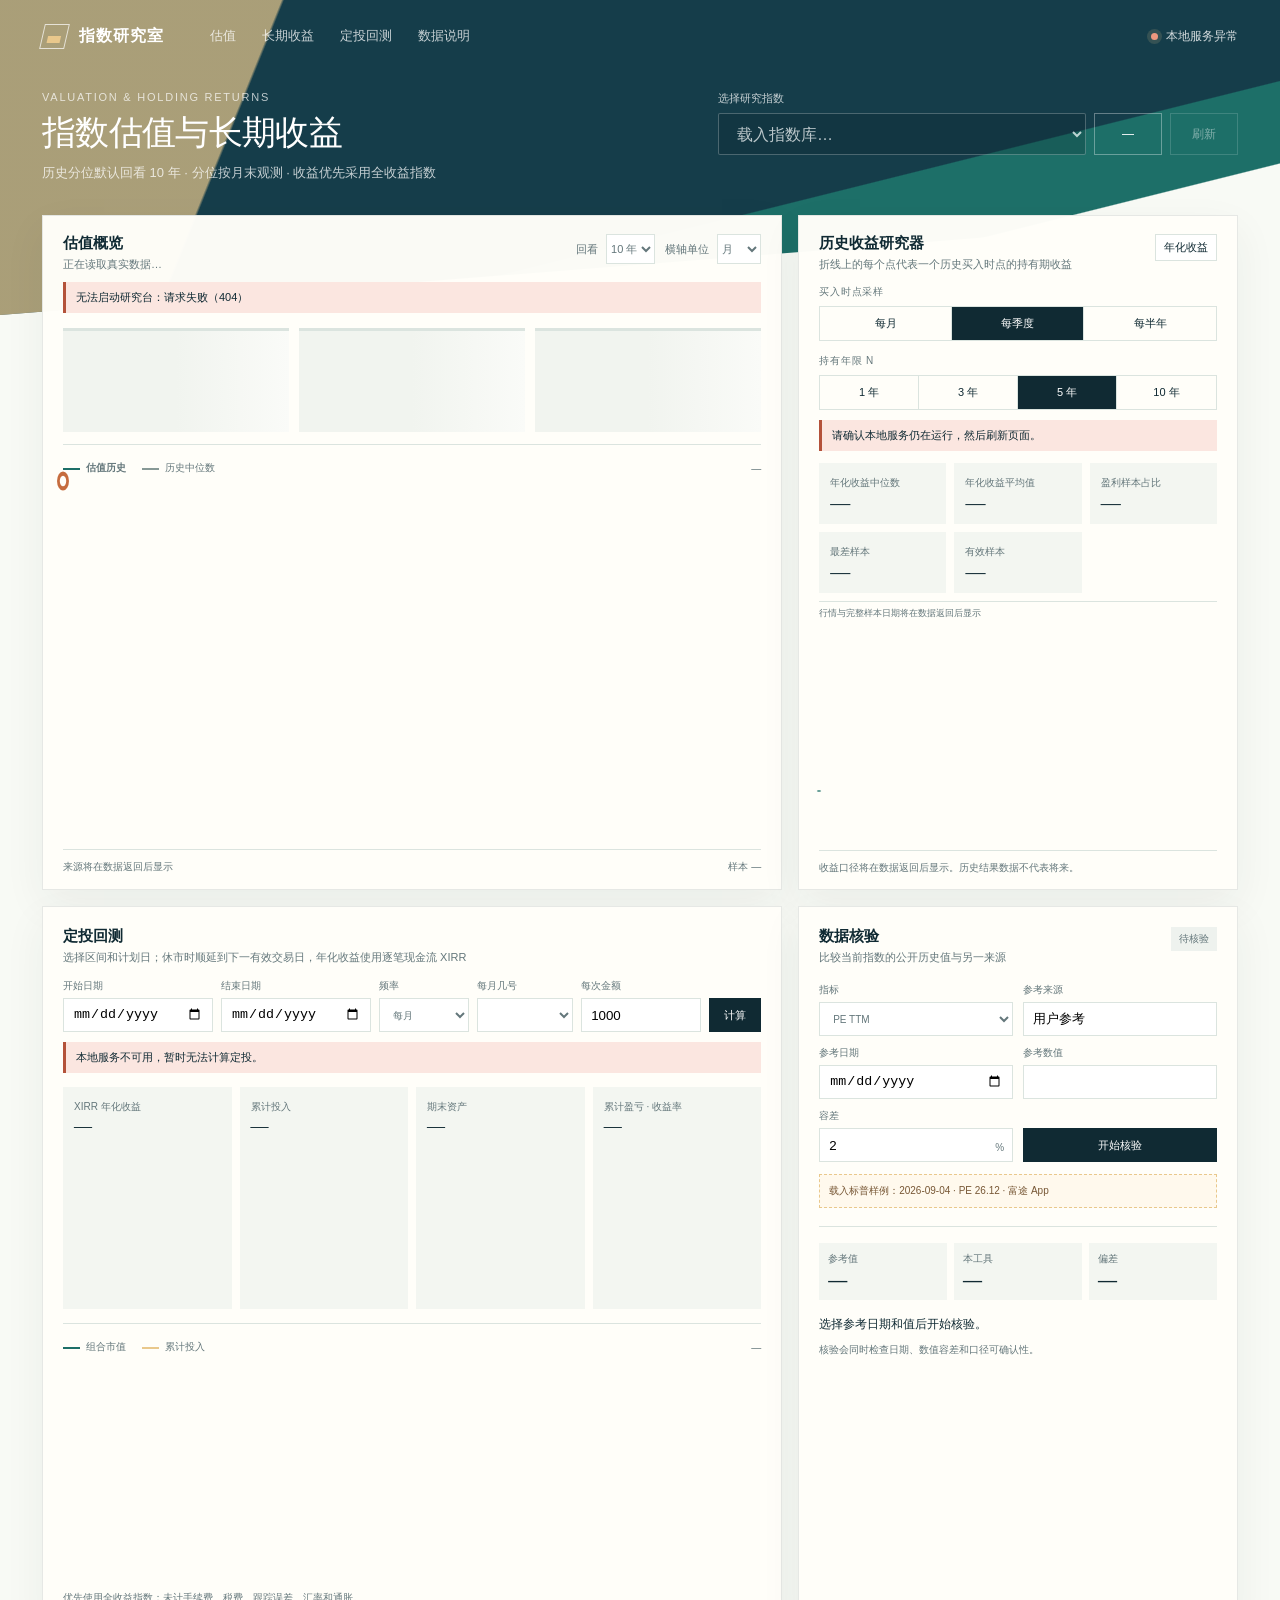
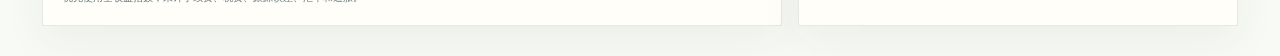
==== static/index.html @ b412cfb9 "feat: initialize index research dashboard" ====
<!doctype html>
<html lang="zh-CN">
<head>
  <meta charset="utf-8">
  <meta name="viewport" content="width=device-width, initial-scale=1">
  <meta name="description" content="本地运行的 A 股与美股指数估值及长期收益研究工具">
  <title>指数研究室 · 指数估值与长期收益</title>
  <link rel="stylesheet" href="/static/styles.css">
  <link rel="stylesheet" href="/static/interaction.css?v=20260908-2">
</head>
<body>
  <div class="shell">
    <header class="topbar">
      <a class="brand" href="/" aria-label="指数研究室首页"><span class="mark" aria-hidden="true"></span><span>指数研究室</span></a>
      <nav aria-label="页面区域"><a href="#valuation">估值</a><a href="#returns">长期收益</a><a href="#dca">定投回测</a><button id="methodButton" class="nav-button">数据说明</button></nav>
      <div class="local"><i class="dot" id="healthDot"></i><span id="healthText">连接本地服务…</span></div>
    </header>

    <main>
      <section class="hero" aria-labelledby="pageTitle">
        <div>
          <div class="eyebrow">Valuation &amp; holding returns</div>
          <h1 id="pageTitle">指数估值与长期收益</h1>
          <div class="subline" id="scopeLine">历史分位默认回看 10 年 · 分位按月末观测 · 收益优先采用全收益指数</div>
        </div>
        <div class="selector-wrap">
          <label class="selector" for="indexSelect"><span>选择研究指数</span><select id="indexSelect" disabled><option>载入指数库…</option></select></label>
          <div class="market-badge" id="marketBadge">—</div>
          <button class="refresh" id="refreshButton" title="重新从远端数据源刷新" disabled>刷新</button>
        </div>
      </section>

      <section class="dashboard">
        <article class="panel valuation" id="valuation" aria-busy="true">
          <div class="panel-head">
            <div><h2 id="valuationTitle">估值概览</h2><p class="caption" id="asOf">正在读取真实数据…</p></div>
            <div class="chart-controls">
              <label class="compact-select">回看
                <select id="lookbackSelect">
                  <option value="3">3 年</option><option value="5">5 年</option><option value="10" selected>10 年</option><option value="15">15 年</option><option value="20">20 年</option>
                </select>
              </label>
              <label class="compact-select">横轴单位
                <select id="historyFrequencySelect">
                  <option value="daily">日</option><option value="monthly" selected>月</option><option value="quarterly">季度</option><option value="yearly">年</option>
                </select>
              </label>
            </div>
          </div>
          <div class="notice hidden" id="valuationNotice" role="status"></div>
          <div class="metrics" id="metrics" aria-label="估值指标">
            <div class="metric skeleton"></div><div class="metric skeleton"></div><div class="metric skeleton"></div>
          </div>
          <div class="chart-wrap">
            <div class="chart-legend"><span><i class="legend-line"></i><b id="chartMetric">估值历史</b></span><span><i class="legend-line median"></i>历史中位数</span><span class="range" id="chartRange">—</span></div>
            <svg id="historySvg" viewBox="0 0 760 250" preserveAspectRatio="none" role="img" aria-labelledby="historyTitle historyDesc">
              <title id="historyTitle">估值历史图</title><desc id="historyDesc">选择一个可用指标后显示历史变化</desc>
              <defs><linearGradient id="areaFill" x1="0" y1="0" x2="0" y2="1"><stop offset="0" stop-color="#5aa398" stop-opacity=".3"/><stop offset="1" stop-color="#5aa398" stop-opacity="0"/></linearGradient></defs>
              <g id="historyGrid"></g><line id="medianLine" class="median-line"></line><path id="historyArea"></path><polyline id="historyLine"></polyline><line id="historyHoverLine" class="history-hover-line hidden"></line><line id="historyHoverHorizontal" class="history-hover-line hidden"></line><circle id="historyHoverDot" class="history-hover-dot hidden" r="5"></circle><circle id="currentDot" class="current-dot" r="5"></circle><g id="historyAxes"></g>
            </svg>
            <div class="chart-tooltip hidden" id="historyTooltip" aria-hidden="true"></div>
            <div class="chart-empty hidden" id="historyEmpty">该指标暂无足够历史序列</div>
          </div>
          <div class="source-row"><span id="sourceText">来源将在数据返回后显示</span><span id="sampleText">样本 —</span></div>
        </article>

        <aside class="panel return-lab" id="returns" aria-busy="true">
          <div class="panel-head"><div><h2>历史收益研究器</h2><p class="caption">折线上的每个点代表一个历史买入时点的持有期收益</p></div><button class="measure-toggle" id="measureButton" data-measure="annualized">年化收益</button></div>
          <div class="control-block"><div class="control-label">买入时点采样</div><div class="segmented" id="frequency"><button data-value="monthly">每月</button><button class="active" data-value="quarterly">每季度</button><button data-value="semiannual">每半年</button></div></div>
          <div class="control-block"><div class="control-label">持有年限 N</div><div class="segmented" id="years"><button data-value="1">1 年</button><button data-value="3">3 年</button><button class="active" data-value="5">5 年</button><button data-value="10">10 年</button></div></div>
          <div class="notice hidden" id="returnNotice" role="status"></div>
          <div class="stats"><div class="stat"><small id="medianLabel">年化收益中位数</small><b id="medianReturn">—</b></div><div class="stat"><small id="averageLabel">年化收益平均值</small><b id="averageReturn">—</b></div><div class="stat"><small>盈利样本占比</small><b id="winRate">—</b></div><div class="stat"><small>最差样本</small><b id="worstReturn">—</b></div><div class="stat"><small>有效样本</small><b id="sampleCount">—</b></div></div>
          <div class="return-dates" id="returnDates">行情与完整样本日期将在数据返回后显示</div>
          <div class="return-chart"><svg id="returnSvg" viewBox="0 0 520 230" preserveAspectRatio="none" role="img" aria-labelledby="returnTitle returnDesc"><title id="returnTitle">持有期收益折线图</title><desc id="returnDesc">历史买入时间在横轴，收益率在纵轴；鼠标或触控滑动可查看买入日、结束日和收益率，只展示已经完整持有所选年限的样本</desc><g id="returnGrid"></g><line id="zeroLine" class="zero-line"></line><polyline id="returnLine"></polyline><line id="returnHoverLine" class="return-hover-line hidden"></line><line id="returnHoverHorizontal" class="return-hover-line hidden"></line><circle id="returnHoverDot" class="return-hover-dot hidden" r="5"></circle><circle id="returnCurrentDot" class="return-current-dot" r="4"></circle><g id="returnAxes"></g></svg><div class="chart-tooltip hidden" id="returnTooltip" aria-hidden="true"></div><div class="chart-empty hidden" id="returnEmpty">没有完整的持有期样本</div></div>
          <div class="lab-note" id="returnMethod">收益口径将在数据返回后显示。历史结果数据不代表将来。</div>
        </aside>
      </section>

      <section class="research-tools" aria-label="定投回测与数据核验">
        <article class="panel dca-lab" id="dca" aria-busy="true">
          <div class="panel-head">
            <div><h2>定投回测</h2><p class="caption">选择区间和计划日；休市时顺延到下一有效交易日，年化收益使用逐笔现金流 XIRR</p></div>
          </div>
          <div class="dca-controls">
            <label>开始日期<input id="dcaStartDate" type="date"></label>
            <label>结束日期<input id="dcaEndDate" type="date"></label>
            <label>频率<select id="dcaCadence"><option value="monthly" selected>每月</option><option value="weekly">每周</option></select></label>
            <label><span id="dcaScheduleLabel">每月几号</span><select id="dcaScheduleValue"></select></label>
            <label>每次金额<input id="contributionAmountInput" type="number" min="1" max="10000000" step="100" value="1000" inputmode="decimal"></label>
            <button id="dcaRunButton" class="primary-button">计算</button>
          </div>
          <div class="notice hidden" id="dcaNotice" role="status"></div>
          <div class="dca-stats">
            <div class="stat"><small>XIRR 年化收益</small><b id="dcaAnnualized">—</b></div>
            <div class="stat"><small>累计投入</small><b id="dcaInvested">—</b></div>
            <div class="stat"><small>期末资产</small><b id="dcaEnding">—</b></div>
            <div class="stat"><small>累计盈亏 · 收益率</small><b id="dcaProfit">—</b></div>
          </div>
          <div class="dca-chart">
            <div class="chart-legend"><span><i class="legend-line dca-value"></i>组合市值</span><span><i class="legend-line dca-invested"></i>累计投入</span><span class="range" id="dcaRange">—</span></div>
            <svg id="dcaSvg" viewBox="0 0 760 240" preserveAspectRatio="none" role="img" aria-labelledby="dcaTitle dcaDesc"><title id="dcaTitle">定投资产曲线</title><desc id="dcaDesc">横轴为投入日期，纵轴为累计投入和组合市值</desc><g id="dcaGrid"></g><polyline id="dcaInvestedLine"></polyline><polyline id="dcaValueLine"></polyline><g id="dcaAxes"></g></svg>
            <div class="chart-empty hidden" id="dcaEmpty">没有足够历史数据完成这段回测</div>
          </div>
          <div class="lab-note" id="dcaMethod">优先使用全收益指数；未计手续费、税费、跟踪误差、汇率和通胀。</div>
        </article>

        <aside class="panel validation-lab" id="validation">
          <div class="panel-head"><div><h2>数据核验</h2><p class="caption" id="validationIndex">比较当前指数的公开历史值与另一来源</p></div><span class="validation-badge idle" id="validationBadge">待核验</span></div>
          <div class="validation-form">
            <label>指标<select id="validationMetric"><option value="pe">PE TTM</option><option value="pb">PB</option><option value="dividend_yield">股息率</option></select></label>
            <label>参考来源<input id="validationSource" value="用户参考" autocomplete="off"></label>
            <label>参考日期<input id="validationDate" type="date"></label>
            <label>参考数值<input id="validationValue" type="number" min="0" step="0.01" inputmode="decimal"></label>
            <label>容差<input id="validationTolerance" type="number" min="0.01" max="100" step="0.1" value="2"><span class="input-suffix">%</span></label>
            <button id="validationButton" class="primary-button">开始核验</button>
          </div>
          <button id="futuSampleButton" class="sample-button">载入标普样例：2026-09-04 · PE 26.12 · 富途 App</button>
          <div class="validation-result" id="validationResult" aria-live="polite">
            <div class="validation-values"><span>参考值 <b id="validationReference">—</b></span><span>本工具 <b id="validationObserved">—</b></span><span>偏差 <b id="validationDifference">—</b></span></div>
            <p id="validationConclusion">选择参考日期和值后开始核验。</p>
            <small id="validationMethod">核验会同时检查日期、数值容差和口径可确认性。</small>
          </div>
        </aside>
      </section>
    </main>
  </div>

  <dialog id="methodDialog">
    <form method="dialog"><button class="dialog-close" aria-label="关闭">×</button><h2>数据与计算口径</h2>
      <h3>估值分位</h3><p>默认取回看区间内每个月最后一个有效观测。分位为不高于当前值的样本占比；PE/PB 分位越高通常代表越贵，股息率方向相反。少于 36 个样本时不输出分位。</p>
      <h3>持有期收益</h3><p>买入点取月、季度或半年的最后一个有效交易日，结束点取目标周年日当天或之前最近的有效观测。年化按真实经过天数计算。</p>
      <h3>定投回测</h3><p>可选开始/结束日期，并按每月指定日期或每周指定星期投入固定金额。计划日休市时顺延到下一有效交易日；短月日期先落到月末。允许购买小数单位，XIRR 使用实际成交日现金流及期末资产价值。结果未计手续费、税费、跟踪误差、汇率和通胀。</p>
      <h3>数据核验</h3><p>先匹配最近日期，再计算相对偏差；落在容差内只代表数值一致。TTM/静态口径、亏损成分处理及指数加权方式若无来源说明，仍标记为“口径未确认”。</p>
      <h3>来源状态</h3><p><b>官方</b>表示指数编制方公开数据，<b>公共聚合</b>表示第三方整理。刷新失败时可以使用旧缓存，但页面会标为过期；疑似截断的新数据不会覆盖完整缓存。</p>
    </form>
  </dialog>
  <script src="/static/app.js?v=20260908-2" defer></script>
</body>
</html>
---- static/styles.css ----
:root{--ink:#102a33;--muted:#64777b;--line:#dbe4df;--paper:#f8faf5;--white:#fffef9;--teal:#1d6f68;--teal-soft:#dceee8;--sand:#e9c88c;--orange:#c66c3e;--navy:#153d4a;--positive:#1d735f;--negative:#b4523a;--warning:#fff2da}*{box-sizing:border-box}html{scroll-behavior:smooth}body{margin:0;min-height:100vh;color:var(--ink);background:var(--paper);font-family:"Avenir Next","PingFang SC","Microsoft YaHei",sans-serif;font-variant-numeric:tabular-nums}button,select{font:inherit;color:inherit}button{cursor:pointer}.shell{min-height:100vh;display:grid;grid-template-rows:72px 1fr;position:relative}.shell:before{content:"";position:absolute;inset:0 0 auto;height:315px;z-index:-1;background:linear-gradient(112deg,rgba(233,200,140,.7) 0 20%,transparent 20.2%),linear-gradient(166deg,var(--navy) 0 63%,var(--teal) 63.2% 76%,transparent 76.2%);clip-path:polygon(0 0,100% 0,100% 68%,0 100%)}.topbar{display:flex;align-items:center;padding:0 42px;color:#fff}.brand{display:flex;align-items:center;gap:12px;color:inherit;text-decoration:none;font-weight:700;letter-spacing:.06em}.mark{width:25px;height:25px;border:1px solid rgba(255,255,255,.7);position:relative;transform:skewX(-13deg)}.mark:after{content:"";position:absolute;left:5px;right:5px;bottom:5px;height:7px;background:var(--sand)}nav{margin-left:46px;display:flex;gap:26px;align-items:center;font-size:13px}nav a,.nav-button{color:rgba(255,255,255,.76);text-decoration:none;background:none;border:0;padding:0}.local{margin-left:auto;display:flex;align-items:center;gap:8px;font-size:12px;color:rgba(255,255,255,.82)}.dot{width:7px;height:7px;border-radius:50%;background:#e9c88c;box-shadow:0 0 0 4px rgba(233,200,140,.15)}.dot.ok{background:#9bd7bd}.dot.error{background:#ef987f}main{padding:19px 42px 30px;min-height:0;display:grid;grid-template-rows:108px minmax(600px,calc(100vh - 225px));gap:16px}.hero{color:#fff;display:flex;align-items:flex-start;justify-content:space-between}.eyebrow{font-size:11px;letter-spacing:.16em;text-transform:uppercase;opacity:.72;margin-bottom:7px}h1{font-family:"Iowan Old Style","Songti SC",serif;margin:0;font-size:34px;font-weight:500;letter-spacing:-.02em}.subline{margin-top:8px;font-size:13px;color:rgba(255,255,255,.75)}.selector-wrap{width:min(520px,45vw);display:flex;gap:8px;align-items:flex-end}.selector{flex:1}.selector span{display:block;font-size:11px;margin-bottom:7px;color:rgba(255,255,255,.75)}.selector select{width:100%;height:42px;padding:0 14px;color:#fff;border:1px solid rgba(255,255,255,.34);background:rgba(10,35,43,.32);border-radius:2px;outline:none}.selector option{color:var(--ink);background:#fff}.market-badge,.refresh{height:42px;display:grid;place-items:center;min-width:68px;border:1px solid rgba(255,255,255,.34);background:transparent;color:#fff;font-size:12px}.refresh:disabled{opacity:.45;cursor:not-allowed}.dashboard{min-height:0;display:grid;grid-template-columns:minmax(0,1.38fr) minmax(390px,.82fr);gap:16px}.panel{background:rgba(255,254,249,.98);border:1px solid rgba(16,42,51,.1);box-shadow:0 15px 40px rgba(27,54,56,.06)}.valuation{padding:18px 20px 15px;display:grid;grid-template-rows:auto auto auto minmax(250px,1fr) auto;min-height:0}.panel-head{display:flex;align-items:flex-start;justify-content:space-between;gap:18px}.panel h2,dialog h2{font-size:15px;margin:0;font-weight:700}.caption{margin:4px 0 0;color:var(--muted);font-size:11px}.compact-select{font-size:11px;color:var(--muted)}.compact-select select{margin-left:5px;border:1px solid var(--line);background:#fff;height:30px}.metrics{display:grid;grid-template-columns:repeat(3,1fr);gap:10px;margin:15px 0 12px}.metric{border:0;border-top:3px solid var(--line);padding:11px 12px 10px;background:#fbfcf8;text-align:left;min-height:104px}.metric.available:hover,.metric.active{border-top-color:var(--teal);background:var(--teal-soft)}.metric.unavailable{cursor:not-allowed;opacity:.68}.metric-top{display:flex;justify-content:space-between;gap:8px;color:var(--muted);font-size:11px}.metric-value{margin:8px 0 5px;font-family:"Iowan Old Style",serif;font-size:25px;white-space:nowrap}.metric-foot{display:flex;align-items:center;gap:8px;font-size:11px;color:var(--muted)}.meter{height:4px;background:#dde5e0;flex:1;position:relative}.meter i{display:block;height:100%;background:var(--teal)}.skeleton{background:linear-gradient(90deg,#f1f4ef 25%,#fafbf8 50%,#f1f4ef 75%);background-size:200% 100%;animation:pulse 1.4s infinite}@keyframes pulse{to{background-position:-200% 0}}.notice{padding:8px 10px;margin-top:10px;background:var(--warning);border-left:3px solid var(--sand);font-size:11px;line-height:1.4}.notice.error{background:#fbe6e0;border-color:var(--negative)}.hidden{display:none!important}.chart-wrap{min-height:0;border-top:1px solid var(--line);padding-top:10px;display:grid;grid-template-rows:26px 1fr;position:relative}.chart-legend{display:flex;align-items:center;gap:16px;font-size:10px;color:var(--muted)}.chart-legend .range{margin-left:auto}.legend-line{width:17px;height:2px;display:inline-block;margin-right:6px;vertical-align:middle;background:var(--teal)}.legend-line.median{background:#879996;border-top:1px dashed #879996}svg{width:100%;height:100%;overflow:visible}.gridline{stroke:#e7ece8;stroke-width:1}.axis-label{fill:#84928f;font-size:9px;font-family:inherit}.median-line{stroke:#829390;stroke-width:1;stroke-dasharray:4 5}#historyArea{fill:url(#areaFill)}#historyLine{fill:none;stroke:var(--teal);stroke-width:2.3;stroke-linecap:round;stroke-linejoin:round}.current-dot{fill:var(--white);stroke:var(--orange);stroke-width:3}.chart-empty{position:absolute;inset:45px 0 0;display:grid;place-items:center;color:var(--muted);font-size:12px;background:rgba(255,254,249,.88)}.source-row{display:flex;justify-content:space-between;gap:10px;color:var(--muted);font-size:10px;border-top:1px solid var(--line);padding-top:10px}.return-lab{padding:18px 20px 14px;min-height:0;display:grid;grid-template-rows:auto auto auto auto auto minmax(190px,1fr) auto}.measure-toggle{border:1px solid var(--line);background:#fff;padding:5px 8px;font-size:11px}.control-block{margin-top:13px}.control-label{color:var(--muted);font-size:10px;margin-bottom:7px;text-transform:uppercase;letter-spacing:.08em}.segmented{display:grid;grid-auto-flow:column;grid-auto-columns:1fr;border:1px solid var(--line)}.segmented button{height:33px;border:0;border-right:1px solid var(--line);background:transparent;font-size:11px}.segmented button:last-child{border-right:0}.segmented button.active{background:var(--ink);color:#fff}.stats{display:grid;grid-template-columns:repeat(2,1fr);gap:8px;margin:12px 0 8px}.stat{background:#f3f6f1;padding:9px 11px}.stat b{display:block;font-family:"Iowan Old Style",serif;font-size:20px;font-weight:500;margin-top:2px}.stat small{color:var(--muted);font-size:10px}.return-chart{min-height:0;position:relative;border-bottom:1px solid var(--line)}.return-bar{fill:var(--teal);opacity:.82}.return-bar.negative{fill:var(--negative)}.return-bar:hover{opacity:1}.zero-line{stroke:#7d8d89;stroke-width:1}.lab-note{font-size:10px;line-height:1.5;color:var(--muted);padding-top:9px}dialog{width:min(580px,calc(100vw - 32px));border:0;padding:0;background:var(--white);color:var(--ink);box-shadow:0 25px 80px rgba(11,33,39,.28)}dialog::backdrop{background:rgba(13,35,42,.62)}dialog form{padding:28px 32px}dialog h2{font-size:22px;font-family:"Iowan Old Style","Songti SC",serif}dialog h3{font-size:13px;margin:22px 0 5px}dialog p{font-size:12px;line-height:1.7;color:var(--muted);margin:0}.dialog-close{position:absolute;right:14px;top:10px;border:0;background:none;font-size:24px;color:var(--muted)}@media(max-width:1040px){main{padding:16px 22px;grid-template-rows:auto auto}.dashboard{grid-template-columns:1fr}.hero{min-height:130px}.return-lab{min-height:640px}.selector-wrap{width:46vw}}@media(max-width:720px){.shell{grid-template-rows:58px 1fr}.topbar{padding:0 16px}.topbar nav{display:none}.local span{display:none}main{padding:12px;display:block}.shell:before{height:330px}.hero{display:block;min-height:245px}.selector-wrap{width:100%;margin-top:22px}.dashboard{display:block}.panel{margin-bottom:12px}.metrics{grid-template-columns:1fr}.metric{min-height:90px}.valuation{min-height:700px}.return-lab{min-height:700px}.source-row{display:block}.source-row span{display:block;margin-top:4px}}
---- static/interaction.css ----
#historySvg {
  cursor: crosshair;
  touch-action: pan-y;
}

#returnSvg {
  cursor: crosshair;
  touch-action: pan-y;
}

.return-lab .stats {
  grid-template-columns: repeat(3, minmax(0, 1fr));
}

.history-hover-line {
  stroke: var(--orange);
  stroke-width: 1;
  stroke-dasharray: 3 3;
  pointer-events: none;
}

.history-hover-dot {
  fill: var(--white);
  stroke: var(--orange);
  stroke-width: 3;
  pointer-events: none;
}

#returnLine {
  fill: none;
  stroke: var(--teal);
  stroke-width: 2.2;
  stroke-linecap: round;
  stroke-linejoin: round;
}

.return-hover-line {
  stroke: var(--orange);
  stroke-width: 1;
  stroke-dasharray: 3 3;
  pointer-events: none;
}

.return-hover-dot {
  fill: var(--white);
  stroke: var(--orange);
  stroke-width: 3;
  pointer-events: none;
}

.return-current-dot {
  fill: var(--teal);
  stroke: var(--white);
  stroke-width: 2;
  pointer-events: none;
}

.chart-tooltip {
  position: absolute;
  z-index: 3;
  min-width: 132px;
  padding: 8px 10px;
  color: #fff;
  background: rgba(16, 42, 51, .94);
  box-shadow: 0 8px 24px rgba(16, 42, 51, .18);
  font-size: 10px;
  line-height: 1.45;
  pointer-events: none;
}

.chart-tooltip b {
  display: block;
  font-size: 12px;
}

.chart-tooltip span {
  display: block;
}

.return-dates {
  min-height: 25px;
  padding: 5px 0 3px;
  color: var(--muted);
  border-top: 1px solid var(--line);
  font-size: 9px;
  line-height: 1.4;
}

@media (max-width: 720px) {
  .return-lab .stats {
    grid-template-columns: 1fr 1fr;
  }

  .return-lab {
    min-height: 720px;
  }
}

main {
  grid-template-rows: 108px minmax(600px, calc(100vh - 225px)) auto;
}

.chart-controls {
  display: flex;
  gap: 10px;
  align-items: center;
}

.compact-select {
  white-space: nowrap;
}

.research-tools {
  display: grid;
  grid-template-columns: minmax(0, 1.38fr) minmax(390px, .82fr);
  gap: 16px;
}

.dca-lab,
.validation-lab {
  padding: 20px;
}

.dca-lab {
  display: grid;
  grid-template-rows: auto auto auto minmax(250px, 1fr) auto;
  min-height: 500px;
}

.dca-controls {
  display: grid;
  grid-template-columns: 1.25fr 1.25fr .75fr .8fr 1fr auto;
  gap: 8px;
  align-items: flex-end;
  margin-top: 14px;
}

.dca-controls label,
.validation-form label {
  position: relative;
  color: var(--muted);
  font-size: 10px;
}

.dca-controls label,
.validation-form label {
  display: grid;
  gap: 5px;
}

.dca-controls select,
.dca-controls input,
.validation-form select,
.validation-form input {
  min-width: 88px;
  height: 34px;
  padding: 0 9px;
  border: 1px solid var(--line);
  background: #fff;
}

.dca-controls input {
  width: 100%;
}

.primary-button {
  height: 34px;
  padding: 0 15px;
  border: 0;
  color: #fff;
  background: var(--ink);
  font-size: 11px;
}

.primary-button:disabled {
  opacity: .5;
}

.dca-stats {
  display: grid;
  grid-template-columns: repeat(4, 1fr);
  gap: 8px;
  margin: 14px 0;
}

.dca-stats .stat b {
  font-size: 18px;
  overflow-wrap: anywhere;
}

.dca-chart {
  position: relative;
  display: grid;
  grid-template-rows: 26px 1fr;
  min-height: 250px;
  padding-top: 10px;
  border-top: 1px solid var(--line);
}

.legend-line.dca-value {
  background: var(--teal);
}

.legend-line.dca-invested {
  background: var(--sand);
}

#dcaValueLine,
#dcaInvestedLine {
  fill: none;
  stroke-width: 2.2;
  stroke-linecap: round;
  stroke-linejoin: round;
}

#dcaValueLine {
  stroke: var(--teal);
}

#dcaInvestedLine {
  stroke: var(--sand);
  stroke-dasharray: 4 3;
}

.validation-lab {
  min-height: 500px;
}

.validation-badge {
  padding: 5px 8px;
  color: var(--muted);
  background: #eef2ee;
  font-size: 10px;
}

.validation-badge.consistent {
  color: var(--positive);
  background: var(--teal-soft);
}

.validation-badge.source_mismatch,
.validation-badge.date_mismatch {
  color: var(--negative);
  background: #fbe6e0;
}

.validation-form {
  display: grid;
  grid-template-columns: 1fr 1fr;
  gap: 10px;
  margin-top: 18px;
}

.validation-form input,
.validation-form select {
  width: 100%;
  min-width: 0;
}

.validation-form .primary-button {
  align-self: end;
}

.input-suffix {
  position: absolute;
  right: 9px;
  bottom: 9px;
}

.sample-button {
  width: 100%;
  margin-top: 12px;
  padding: 9px;
  border: 1px dashed var(--sand);
  color: #775735;
  background: #fff9ed;
  text-align: left;
  font-size: 10px;
}

.validation-result {
  margin-top: 18px;
  padding-top: 16px;
  border-top: 1px solid var(--line);
}

.validation-values {
  display: grid;
  grid-template-columns: repeat(3, 1fr);
  gap: 7px;
}

.validation-values span {
  padding: 9px;
  color: var(--muted);
  background: #f3f6f1;
  font-size: 10px;
}

.validation-values b {
  display: block;
  margin-top: 3px;
  color: var(--ink);
  font-family: "Iowan Old Style", serif;
  font-size: 19px;
}

.validation-result p {
  margin: 15px 0 5px;
  font-size: 12px;
  line-height: 1.55;
}

.validation-result small {
  color: var(--muted);
  font-size: 10px;
  line-height: 1.5;
}

@media (max-width: 1040px) {
  main {
    grid-template-rows: auto auto auto;
  }

  .research-tools {
    grid-template-columns: 1fr;
  }
}

@media (max-width: 720px) {
  .chart-controls {
    width: 100%;
    justify-content: flex-end;
  }

  .research-tools {
    display: block;
  }

  .dca-lab,
  .validation-lab {
    min-height: 0;
  }

  .dca-controls {
    display: grid;
    grid-template-columns: 1fr 1fr;
    width: 100%;
  }

  .dca-controls .primary-button {
    grid-column: 1 / -1;
  }

  .dca-controls input,
  .dca-controls select {
    width: 100%;
  }

  .dca-stats {
    grid-template-columns: 1fr 1fr;
  }

  .validation-values {
    grid-template-columns: 1fr;
  }
}
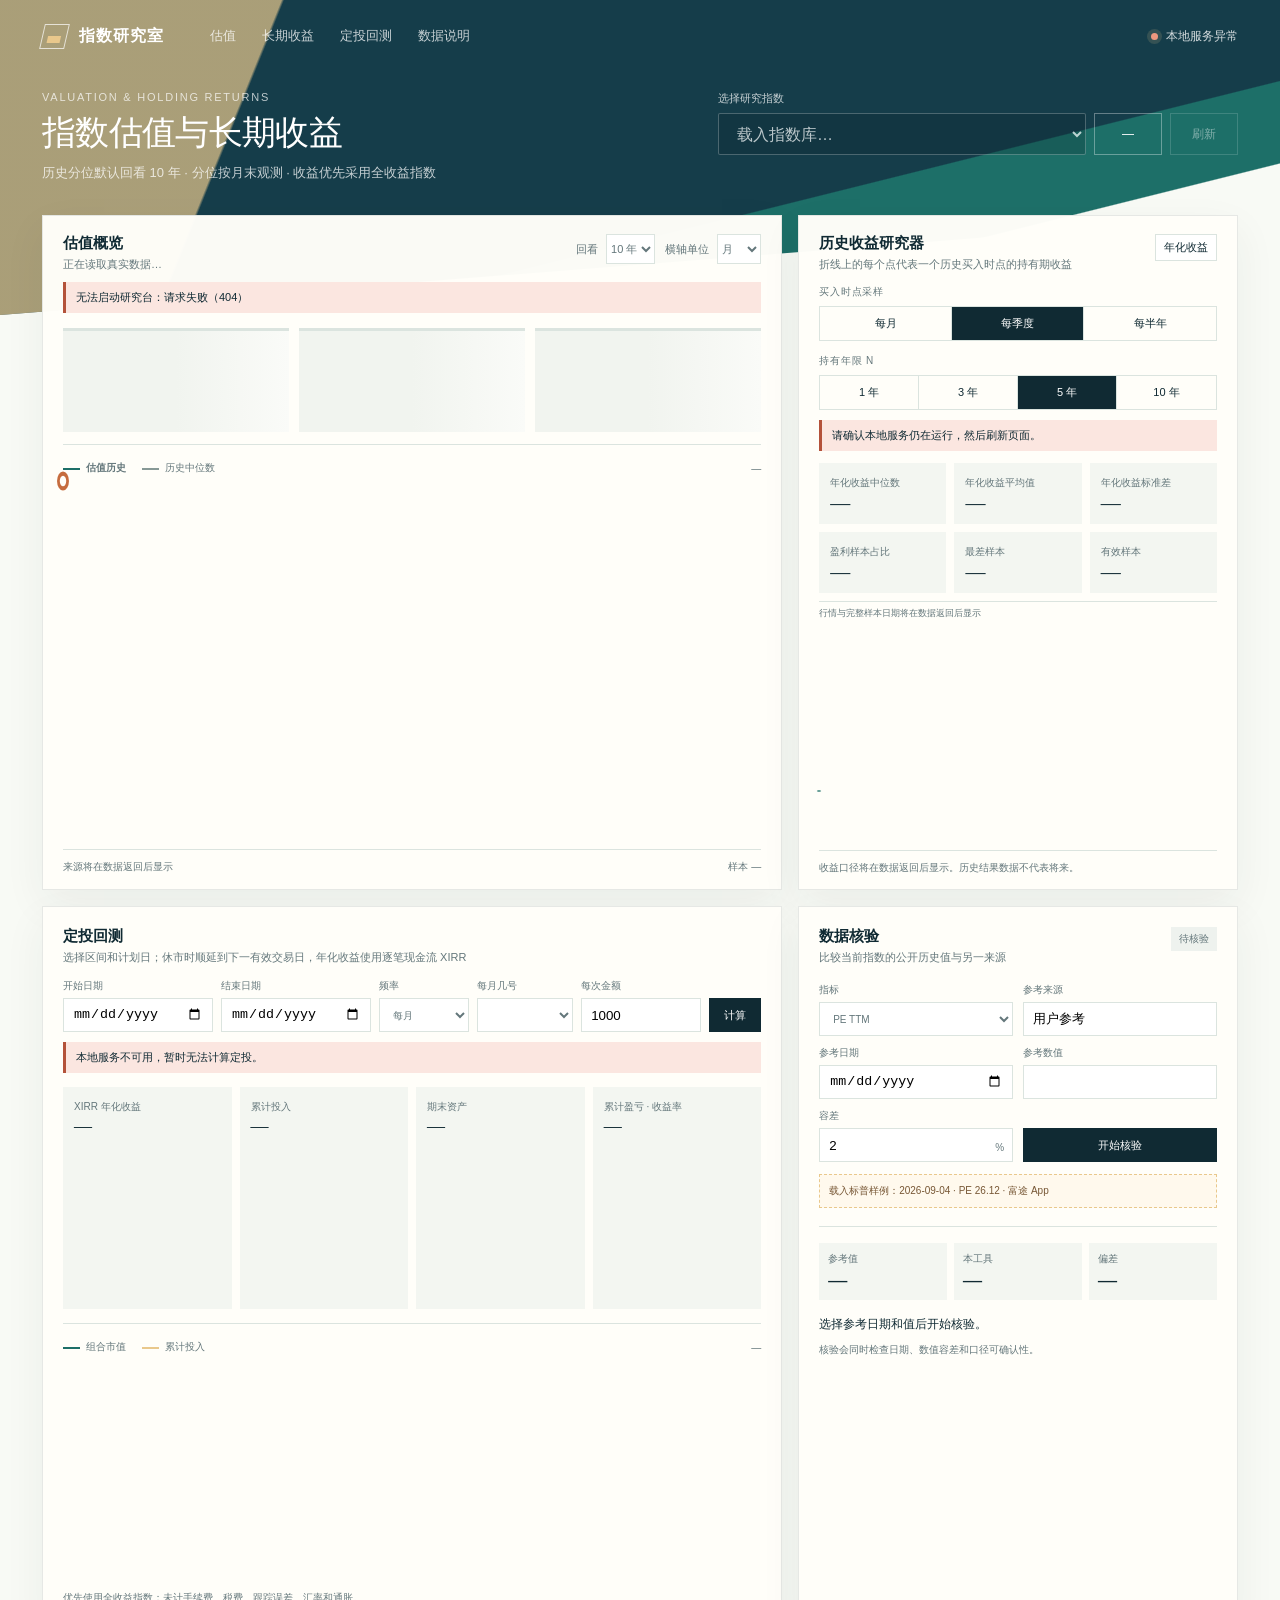
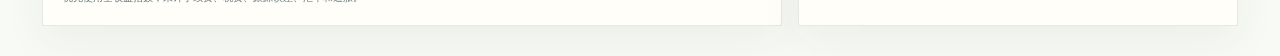
==== commit c95403f5: "feat: expand index valuation and return research" ====
--- a/static/index.html
+++ b/static/index.html
@@ -5,8 +5,9 @@
   <meta name="viewport" content="width=device-width, initial-scale=1">
   <meta name="description" content="本地运行的 A 股与美股指数估值及长期收益研究工具">
   <title>指数研究室 · 指数估值与长期收益</title>
-  <link rel="stylesheet" href="/static/styles.css">
+  <link rel="stylesheet" href="/static/styles.css?v=20260909-1">
   <link rel="stylesheet" href="/static/interaction.css?v=20260908-2">
+  <link rel="stylesheet" href="/static/dividend.css?v=20260908-1">
 </head>
 <body>
   <div class="shell">
@@ -61,7 +62,17 @@
             <div class="chart-tooltip hidden" id="historyTooltip" aria-hidden="true"></div>
             <div class="chart-empty hidden" id="historyEmpty">该指标暂无足够历史序列</div>
           </div>
-          <div class="source-row"><span id="sourceText">来源将在数据返回后显示</span><span id="sampleText">样本 —</span></div>
+          <div class="source-footer">
+            <div class="source-row"><span id="sourceText">来源将在数据返回后显示</span><span id="sampleText">样本 —</span></div>
+            <div class="dividend-audit hidden" id="dividendAudit">
+              <span id="dividendOfficial">官方口径 —</span>
+              <span id="dividendCoverage">历史覆盖 —</span>
+            </div>
+            <div class="dividend-audit hidden" id="riskPremiumAudit">
+              <span id="riskPremiumFormula">风险溢价公式 —</span>
+              <span id="riskPremiumSources">组成来源 —</span>
+            </div>
+          </div>
         </article>
 
         <aside class="panel return-lab" id="returns" aria-busy="true">
@@ -69,7 +80,7 @@
           <div class="control-block"><div class="control-label">买入时点采样</div><div class="segmented" id="frequency"><button data-value="monthly">每月</button><button class="active" data-value="quarterly">每季度</button><button data-value="semiannual">每半年</button></div></div>
           <div class="control-block"><div class="control-label">持有年限 N</div><div class="segmented" id="years"><button data-value="1">1 年</button><button data-value="3">3 年</button><button class="active" data-value="5">5 年</button><button data-value="10">10 年</button></div></div>
           <div class="notice hidden" id="returnNotice" role="status"></div>
-          <div class="stats"><div class="stat"><small id="medianLabel">年化收益中位数</small><b id="medianReturn">—</b></div><div class="stat"><small id="averageLabel">年化收益平均值</small><b id="averageReturn">—</b></div><div class="stat"><small>盈利样本占比</small><b id="winRate">—</b></div><div class="stat"><small>最差样本</small><b id="worstReturn">—</b></div><div class="stat"><small>有效样本</small><b id="sampleCount">—</b></div></div>
+          <div class="stats"><div class="stat"><small id="medianLabel">年化收益中位数</small><b id="medianReturn">—</b></div><div class="stat"><small id="averageLabel">年化收益平均值</small><b id="averageReturn">—</b></div><div class="stat"><small id="standardDeviationLabel">年化收益标准差</small><b id="standardDeviationReturn">—</b></div><div class="stat"><small>盈利样本占比</small><b id="winRate">—</b></div><div class="stat"><small>最差样本</small><b id="worstReturn">—</b></div><div class="stat"><small>有效样本</small><b id="sampleCount">—</b></div></div>
           <div class="return-dates" id="returnDates">行情与完整样本日期将在数据返回后显示</div>
           <div class="return-chart"><svg id="returnSvg" viewBox="0 0 520 230" preserveAspectRatio="none" role="img" aria-labelledby="returnTitle returnDesc"><title id="returnTitle">持有期收益折线图</title><desc id="returnDesc">历史买入时间在横轴，收益率在纵轴；鼠标或触控滑动可查看买入日、结束日和收益率，只展示已经完整持有所选年限的样本</desc><g id="returnGrid"></g><line id="zeroLine" class="zero-line"></line><polyline id="returnLine"></polyline><line id="returnHoverLine" class="return-hover-line hidden"></line><line id="returnHoverHorizontal" class="return-hover-line hidden"></line><circle id="returnHoverDot" class="return-hover-dot hidden" r="5"></circle><circle id="returnCurrentDot" class="return-current-dot" r="4"></circle><g id="returnAxes"></g></svg><div class="chart-tooltip hidden" id="returnTooltip" aria-hidden="true"></div><div class="chart-empty hidden" id="returnEmpty">没有完整的持有期样本</div></div>
           <div class="lab-note" id="returnMethod">收益口径将在数据返回后显示。历史结果数据不代表将来。</div>
@@ -127,13 +138,14 @@
 
   <dialog id="methodDialog">
     <form method="dialog"><button class="dialog-close" aria-label="关闭">×</button><h2>数据与计算口径</h2>
-      <h3>估值分位</h3><p>默认取回看区间内每个月最后一个有效观测。分位为不高于当前值的样本占比；PE/PB 分位越高通常代表越贵，股息率方向相反。少于 36 个样本时不输出分位。</p>
-      <h3>持有期收益</h3><p>买入点取月、季度或半年的最后一个有效交易日，结束点取目标周年日当天或之前最近的有效观测。年化按真实经过天数计算。</p>
+      <h3>估值分位</h3><p>默认取回看区间内每个月最后一个有效观测。分位为不高于当前值的样本占比；PE/PB 分位越高通常代表越贵，股息率与风险溢价方向相反。少于 36 个样本时不输出分位。A 股股息率历史来自公共聚合源，官方 D/P1（总股本）与 D/P2（计算用股本）单列核对，不混接成一条历史。</p>
+      <h3>风险溢价</h3><p>盈利收益率溢价 = 100 ÷ PE TTM − 10 年期国债收益率；股息率溢价 = 指数股息率 − 10 年期国债收益率。A 股匹配中国国债，美股匹配美国国债；只连接同一个自然月的月末有效观测。溢价可能为负，数值与分位越高表示相对无风险利率的补偿越高，但不单独构成投资建议。</p>
+      <h3>持有期收益</h3><p>买入点取月、季度或半年的最后一个有效交易日，结束点取目标周年日当天或之前最近的有效观测。年化按真实经过天数计算；标准差为当前全部完整持有期收益样本的总体标准差。</p>
       <h3>定投回测</h3><p>可选开始/结束日期，并按每月指定日期或每周指定星期投入固定金额。计划日休市时顺延到下一有效交易日；短月日期先落到月末。允许购买小数单位，XIRR 使用实际成交日现金流及期末资产价值。结果未计手续费、税费、跟踪误差、汇率和通胀。</p>
       <h3>数据核验</h3><p>先匹配最近日期，再计算相对偏差；落在容差内只代表数值一致。TTM/静态口径、亏损成分处理及指数加权方式若无来源说明，仍标记为“口径未确认”。</p>
       <h3>来源状态</h3><p><b>官方</b>表示指数编制方公开数据，<b>公共聚合</b>表示第三方整理。刷新失败时可以使用旧缓存，但页面会标为过期；疑似截断的新数据不会覆盖完整缓存。</p>
     </form>
   </dialog>
-  <script src="/static/app.js?v=20260908-2" defer></script>
+  <script src="/static/app.js?v=20260910-1" defer></script>
 </body>
 </html>
--- a/static/dividend.css
+++ b/static/dividend.css
@@ -0,0 +1,11 @@
+.dividend-audit {
+  display: grid;
+  grid-template-columns: 1fr;
+  gap: 3px;
+  margin-top: 7px;
+  padding: 7px 9px;
+  background: #f3f6f1;
+  color: var(--muted);
+  font-size: 10px;
+  line-height: 1.45;
+}
